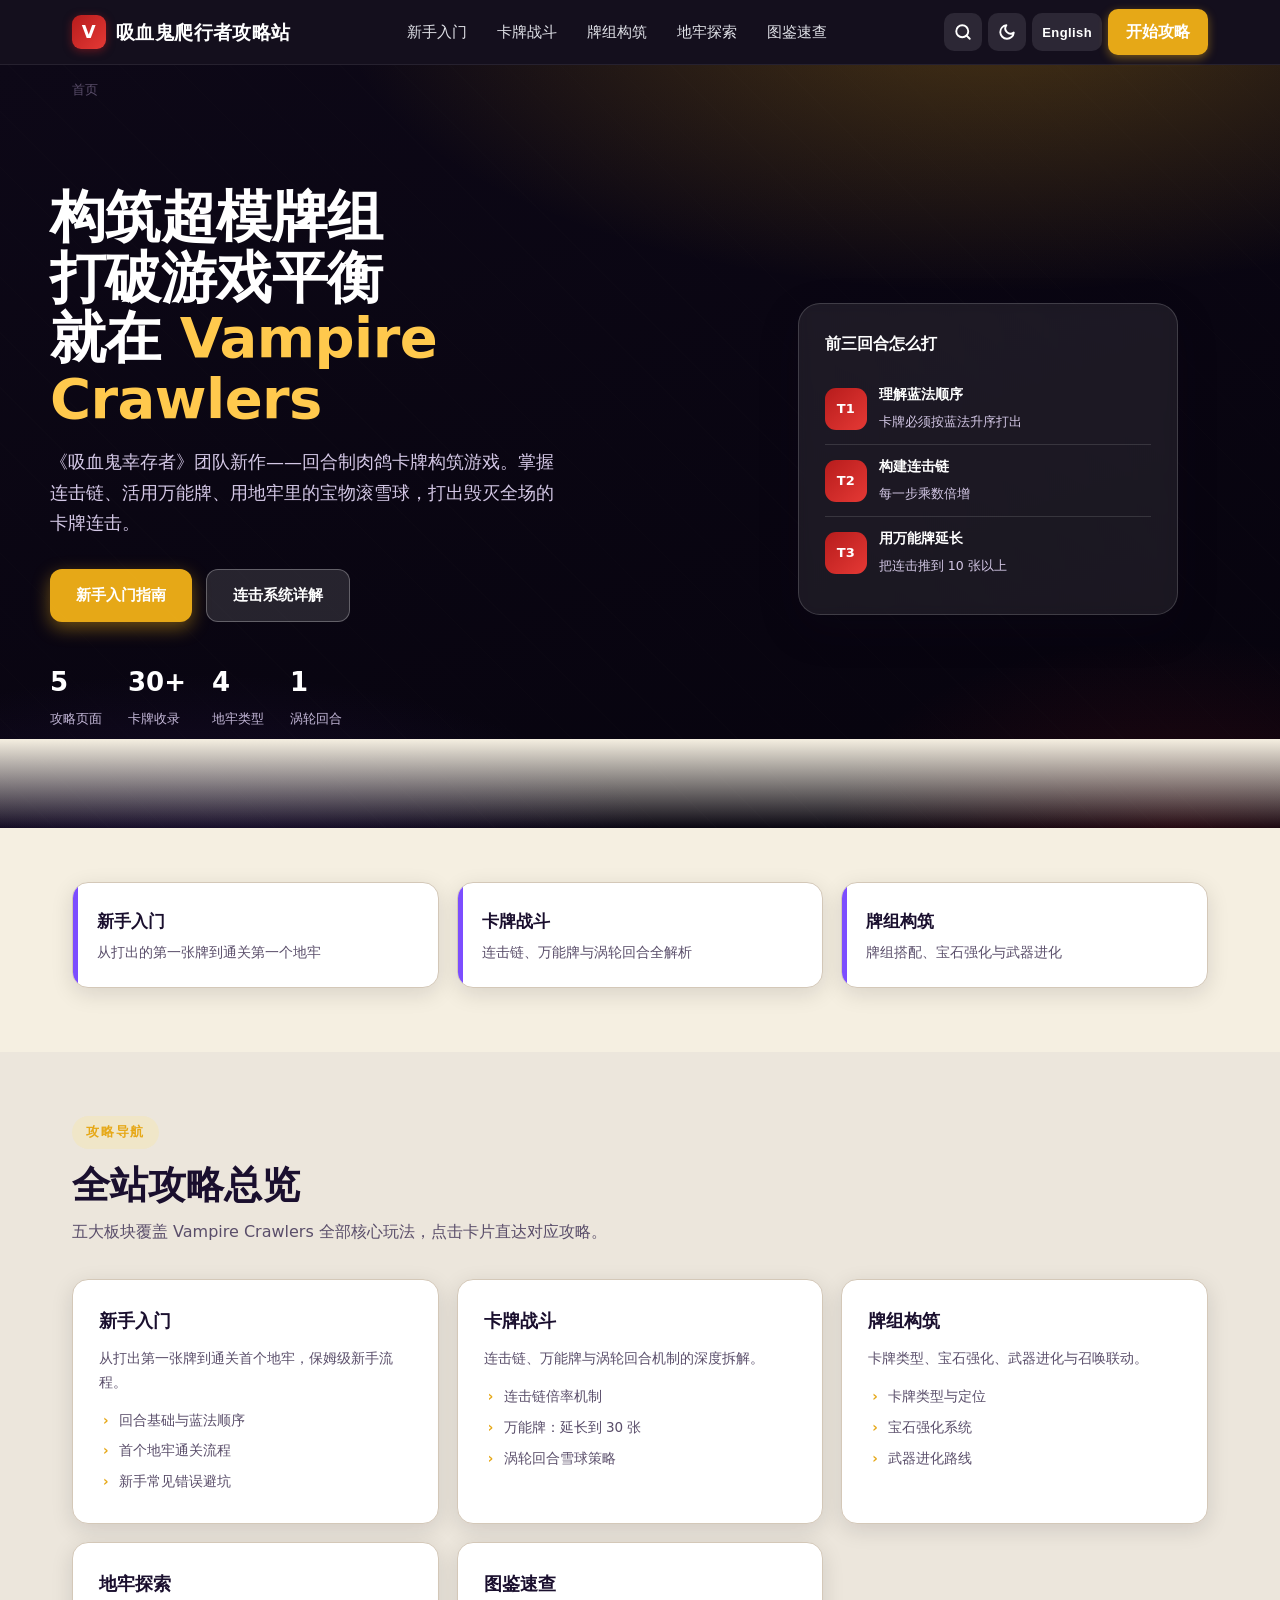
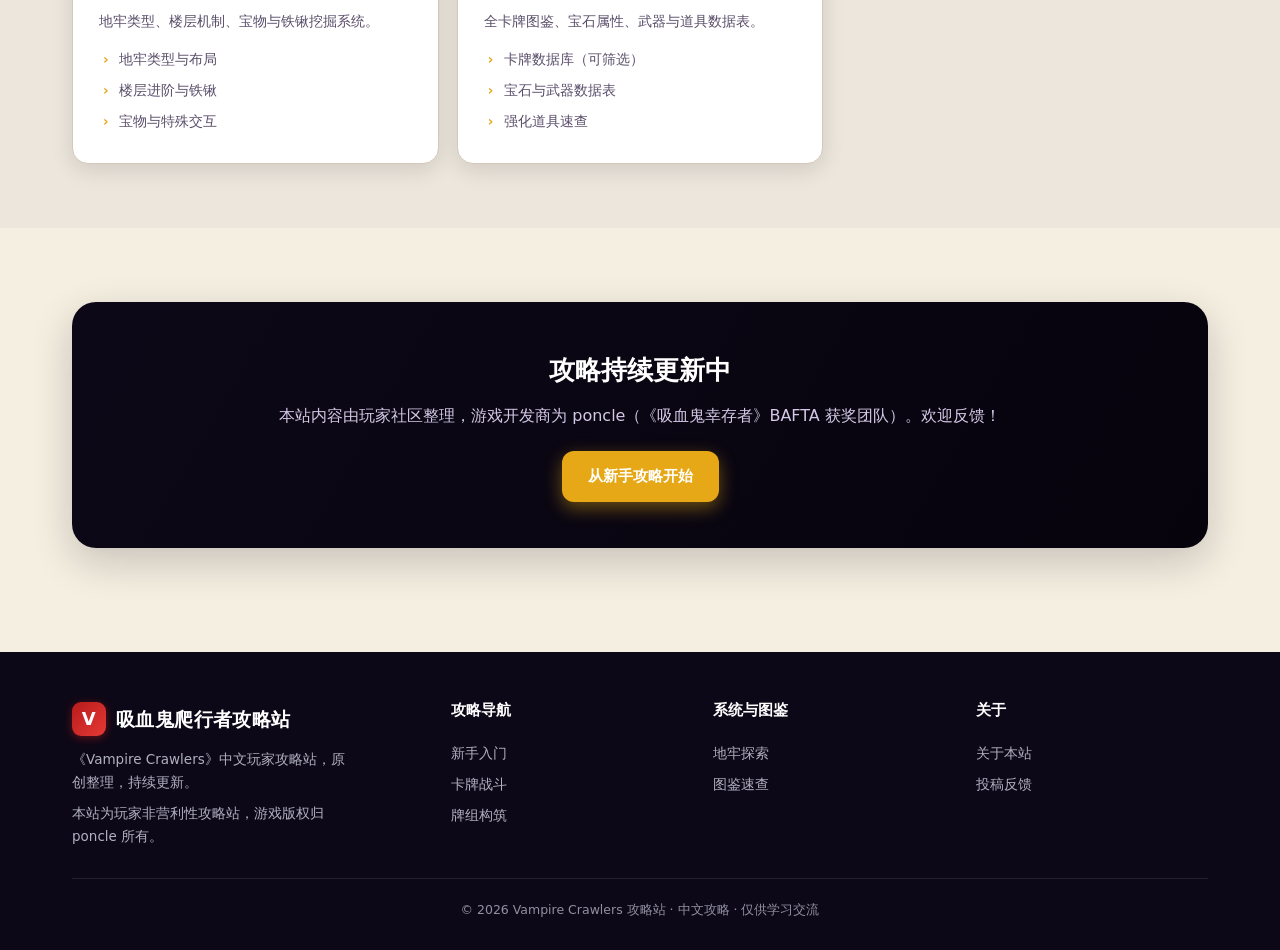
==== index.html @ 7391230d "Initial commit: Vampire Crawlers bilingual guide site" ====
<!DOCTYPE html>
<html lang="zh-CN">
<head>
<meta charset="UTF-8">
<meta name="viewport" content="width=device-width, initial-scale=1.0">
<title>Vampire Crawlers 攻略站 | 吸血鬼爬行者中文攻略</title>
<meta name="description" content="《Vampire Crawlers: The Turbo Wildcard from Vampire Survivors》中文攻略站：新手入门、卡牌连击系统、牌组构筑、地牢探索与图鉴速查。从 poncle 出品的回合制卡牌地牢爬行者，一站式攻略。">
<meta name="keywords" content="Vampire Crawlers,吸血鬼爬行者,攻略,poncle,卡牌,地牢,roguelite,deckbuilder,Turboturn,连击">
<link rel="stylesheet" href="css/style.css">
<script type="application/ld+json">
{"@context":"https://schema.org","@type":"WebSite","name":"Vampire Crawlers 攻略站","alternateName":"Vampire Crawlers Guide","inLanguage":"zh-CN","url":"index.html","about":"《Vampire Crawlers》中文攻略站：新手入门、卡牌连击、牌组构筑、地牢探索与图鉴速查"}
</script>
</head>
<body>

<!-- ===== NAV ===== -->
<header class="nav">
  <div class="wrap nav-inner">
    <a href="index.html" class="brand"><span class="logo">V</span><span data-i18n="brand">吸血鬼爬行者攻略站</span></a>
    <nav class="nav-links" id="navLinks">
      <a href="getting-started.html" data-i18n="nav.getting-started">新手入门</a>
      <a href="combat.html" data-i18n="nav.combat">卡牌战斗</a>
      <a href="deckbuilding.html" data-i18n="nav.deckbuilding">牌组构筑</a>
      <a href="dungeons.html" data-i18n="nav.dungeons">地牢探索</a>
      <a href="items.html" data-i18n="nav.items">图鉴速查</a>
    </nav>
    <div class="nav-utils">
      <button class="nav-btn search-btn" aria-label="搜索"><svg width="18" height="18" viewBox="0 0 24 24" fill="none" stroke="currentColor" stroke-width="2.5" stroke-linecap="round" stroke-linejoin="round"><circle cx="11" cy="11" r="8"/><line x1="21" y1="21" x2="16.65" y2="16.65"/></svg></button>
      <button class="nav-btn dark-btn" aria-label="暗色模式"><svg width="18" height="18" viewBox="0 0 24 24" fill="none" stroke="currentColor" stroke-width="2.5" stroke-linecap="round" stroke-linejoin="round"><path d="M21 12.79A9 9 0 1 1 11.21 3 7 7 0 0 0 21 12.79z"/></svg></button>
      <button class="nav-btn lang-btn" aria-label="语言">English</button>
      <a href="getting-started.html" class="nav-cta" data-i18n="nav.cta.start">开始攻略</a>
    </div>
    <button class="burger" id="burger" aria-label="菜单"><span></span><span></span><span></span></button>
  </div>
</header>

<!-- ===== HERO ===== -->
<div class="hero" id="top">
  <div class="wrap" style="padding-top:14px">
    <div class="breadcrumb" style="color:#d4c8e6"><span data-en="Home">首页</span></div>
  </div>
  <div class="wrap hero-grid">
    <div>
      <h1 data-en="Build Busted Decks,&lt;br&gt;Break the Game in&lt;br&gt;&lt;span&gt;Vampire Crawlers&lt;/span&gt;">构筑超模牌组<br>打破游戏平衡<br>就在 <span>Vampire Crawlers</span></h1>
      <p class="tag" data-en="From the creators of Vampire Survivors — a turn-based roguelite deckbuilder. Master the combo chain, exploit Wilds, and snowball through dungeons with world-ending card combos.">《吸血鬼幸存者》团队新作——回合制肉鸽卡牌构筑游戏。掌握连击链、活用万能牌、用地牢里的宝物滚雪球，打出毁灭全场的卡牌连击。</p>
      <div class="hero-btns">
        <a href="getting-started.html" class="btn btn-primary" data-en="Beginner Guide">新手入门指南</a>
        <a href="combat.html" class="btn btn-ghost" data-en="Combo System">连击系统详解</a>
      </div>
      <div class="hero-stats">
        <div class="s"><b>5</b><small data-en="Guide Pages">攻略页面</small></div>
        <div class="s"><b>30+</b><small data-en="Cards Codex">卡牌收录</small></div>
        <div class="s"><b>4</b><small data-en="Dungeon Types">地牢类型</small></div>
        <div class="s"><b>1</b><small data-en="Turboturn">涡轮回合</small></div>
      </div>
    </div>
    <div class="hero-art">
      <div class="island-card">
        <h3 data-en="First 3 Turns">前三回合怎么打</h3>
        <div class="day-row"><div class="day-badge">T1</div><div class="t"><b data-en="Learn Mana Order">理解蓝法顺序</b><small data-en="Cards must ascend in mana cost">卡牌必须按蓝法升序打出</small></div></div>
        <div class="day-row"><div class="day-badge">T2</div><div class="t"><b data-en="Build a Combo Chain">构建连击链</b><small data-en="Each step multiplies the next">每一步乘数倍增</small></div></div>
        <div class="day-row"><div class="day-badge">T3</div><div class="t"><b data-en="Use Wilds to Extend">用万能牌延长</b><small data-en="Push the stack to 10+ cards">把连击推到 10 张以上</small></div></div>
      </div>
    </div>
  </div>
</div>

<!-- ===== QUICK ACCESS ===== -->
<section style="padding-top:54px">
  <div class="wrap">
    <div class="quick">
      <a href="getting-started.html" class="qcard"><h3 data-en="Beginner Guide">新手入门</h3><p data-en="From first turn to first dungeon clear">从打出的第一张牌到通关第一个地牢</p></a>
      <a href="combat.html" class="qcard"><h3 data-en="Combat System">卡牌战斗</h3><p data-en="Combo chains, Wilds &amp; the Turboturn">连击链、万能牌与涡轮回合全解析</p></a>
      <a href="deckbuilding.html" class="qcard"><h3 data-en="Deck Building">牌组构筑</h3><p data-en="Synergy, gems &amp; weapon evolutions">牌组搭配、宝石强化与武器进化</p></a>
    </div>
  </div>
</section>

<!-- ===== GUIDE OVERVIEW ===== -->
<section class="bg-alt">
  <div class="wrap">
    <span class="eyebrow" data-en="Guide Navigation">攻略导航</span>
    <h2 class="title" data-en="Site Guide Overview">全站攻略总览</h2>
    <p class="subtitle" data-en="Five sections covering all core Vampire Crawlers gameplay. Click a card to jump to the guide.">五大板块覆盖 Vampire Crawlers 全部核心玩法，点击卡片直达对应攻略。</p>
    <div class="feature-grid">
      <a href="getting-started.html" class="fcard"><h4 data-en="Beginner Guide">新手入门</h4><p data-en="From your first card to your first dungeon clear — a step-by-step beginner timeline.">从打出第一张牌到通关首个地牢，保姆级新手流程。</p><ul><li data-en="Turn basics &amp; mana order">回合基础与蓝法顺序</li><li data-en="First dungeon walkthrough">首个地牢通关流程</li><li data-en="Common beginner mistakes">新手常见错误避坑</li></ul></a>
      <a href="combat.html" class="fcard"><h4 data-en="Combat System">卡牌战斗</h4><p data-en="Deep dive into the combo chain, Wilds, and the Turboturn mechanic.">连击链、万能牌与涡轮回合机制的深度拆解。</p><ul><li data-en="Combo chain multiplication">连击链倍率机制</li><li data-en="Wilds: extend to 30 cards">万能牌：延长到 30 张</li><li data-en="Turboturn snowball strategy">涡轮回合雪球策略</li></ul></a>
      <a href="deckbuilding.html" class="fcard"><h4 data-en="Deck Building">牌组构筑</h4><p data-en="Card types, gem augments, weapon evolutions, and summon synergies.">卡牌类型、宝石强化、武器进化与召唤联动。</p><ul><li data-en="Card types &amp; roles">卡牌类型与定位</li><li data-en="Gem augment system">宝石强化系统</li><li data-en="Weapon evolution guide">武器进化路线</li></ul></a>
      <a href="dungeons.html" class="fcard"><h4 data-en="Dungeon Exploration">地牢探索</h4><p data-en="Dungeon types, floor mechanics, treasures, and the shovel system.">地牢类型、楼层机制、宝物与铁锹挖掘系统。</p><ul><li data-en="Dungeon types &amp; layouts">地牢类型与布局</li><li data-en="Floor progression &amp; shovel">楼层进阶与铁锹</li><li data-en="Treasures &amp; interactions">宝物与特殊交互</li></ul></a>
      <a href="items.html" class="fcard"><h4 data-en="Codex">图鉴速查</h4><p data-en="Full card codex, gem stats, weapons, and power-up tables.">全卡牌图鉴、宝石属性、武器与道具数据表。</p><ul><li data-en="Card database with filters">卡牌数据库（可筛选）</li><li data-en="Gem &amp; weapon stat tables">宝石与武器数据表</li><li data-en="Power-up reference">强化道具速查</li></ul></a>
    </div>
  </div>
</section>

<!-- ===== CTA ===== -->
<section>
  <div class="wrap">
    <div class="cta-strip">
      <h3 data-en="Guides Continuously Updated">攻略持续更新中</h3>
      <p data-en="Content curated by the player community. Game by poncle, the BAFTA-winning creators of Vampire Survivors.">本站内容由玩家社区整理，游戏开发商为 poncle（《吸血鬼幸存者》BAFTA 获奖团队）。欢迎反馈！</p>
      <a href="getting-started.html" class="btn btn-primary" data-en="Start with Beginner Guide">从新手攻略开始</a>
    </div>
  </div>
</section>

<!-- ===== FOOTER ===== -->
<footer>
  <div class="wrap">
    <div class="foot-grid">
      <div class="foot-brand">
        <a href="index.html" class="brand" style="color:#fff"><span class="logo">V</span><span data-en="Vampire Crawlers Guide">吸血鬼爬行者攻略站</span></a>
        <p data-i18n="foot.branddesc">《Vampire Crawlers》中文玩家攻略站，原创整理，持续更新。</p>
        <p class="disclaimer" data-en="This is a non-profit fan guide site. Game rights belong to poncle.">本站为玩家非营利性攻略站，游戏版权归 poncle 所有。</p>
      </div>
      <div><h4 data-i18n="foot.nav">攻略导航</h4><a href="getting-started.html" data-en="Beginner">新手入门</a><a href="combat.html" data-en="Combat">卡牌战斗</a><a href="deckbuilding.html" data-en="Deck Building">牌组构筑</a></div>
      <div><h4 data-i18n="foot.systems">系统与图鉴</h4><a href="dungeons.html" data-en="Dungeons">地牢探索</a><a href="items.html" data-en="Codex">图鉴速查</a></div>
      <div><h4 data-i18n="foot.about">关于</h4><a href="#" data-i18n="foot.aboutus">关于本站</a><a href="#" data-i18n="foot.feedback">投稿反馈</a></div>
    </div>
    <div class="foot-bottom" data-i18n="foot.copy">© 2026 Vampire Crawlers 攻略站 · 中文攻略 · 仅供学习交流</div>
  </div>
</footer>

<button id="toTop" aria-label="返回顶部" data-en="Top">顶部</button>
<div class="search-overlay" id="searchOverlay">
  <div class="search-panel">
    <div class="search-input-wrap">
      <span class="s-ico"></span>
      <input type="text" placeholder="搜索攻略、卡牌、机制…">
      <button class="search-close" aria-label="关闭">×</button>
    </div>
    <div class="search-results"></div>
  </div>
</div>
<script src="js/common.js"></script>
</body>
</html>
---- css/style.css ----
/* ===== Vampire Crawlers Guide - Shared Styles ===== */
/* Color palette inspired by Vampire Survivors' dark pixel aesthetic
   + vampire/dungeon card game theme: deep purple-black, blood crimson,
   treasure gold, amethyst purple */

:root{
  --abyss:#0d0817;       /* 深渊紫黑 - 导航/深色背景 */
  --abyss-2:#1a0f2e;     /* 深紫 */
  --blood:#b71c1c;       /* 血红 - 强调色 */
  --blood-2:#e53935;     /* 亮血红 */
  --gold:#e6a817;        /* 金色 - 卡牌/宝藏 */
  --gold-2:#ffc94d;      /* 亮金 */
  --gold-soft:#f5e6b0;   /* 柔金 */
  --amethyst:#5e35b1;    /* 紫水晶 - 魔法/地牢 */
  --amethyst-2:#7c4dff;  /* 亮紫 */
  --bone:#e8dcc4;        /* 骨白/羊皮纸 */
  --bone-2:#f5efe1;      /* 亮骨白 */
  --bone-3:#faf6ec;      /* 最亮 */
  --moss:#4a6b3a;        /* 苔藓绿 - 成功/完成 */
  --moss-2:#6b8e4e;      /* 亮苔藓 */
  --frost:#5b8db8;       /* 霜蓝 - 信息 */
  --ink:#1a0f2e;         /* 墨紫黑 */
  --ink-soft:#5a4e6a;    /* 柔墨紫 */
  --line:#d4c8b8;        /* 分割线 */
  --card:#ffffff;        /* 卡片背景 */
  --shadow:0 6px 22px rgba(13,8,23,.12);
  --shadow-lg:0 14px 40px rgba(13,8,23,.20);
  --radius:16px;
  --maxw:1180px;
  --heading:#1a0f2e;     /* 标题色 */
}
*{box-sizing:border-box;margin:0;padding:0}
html{scroll-behavior:smooth;scroll-padding-top:78px}
body{
  font-family:"Segoe UI","PingFang SC","Microsoft YaHei",system-ui,sans-serif;
  color:var(--ink);
  background:var(--bone-2);
  line-height:1.7;
  -webkit-font-smoothing:antialiased;
  transition:background .3s,color .3s;
}
a{color:inherit;text-decoration:none}
img{max-width:100%;display:block}

/* ===== DARK MODE ===== */
body.dark{
  --abyss:#06030d;
  --abyss-2:#0f0820;
  --heading:#e8e2d4;
  --ink:#e8e2d4;
  --ink-soft:#b8acca;
  --bone:#1e1828;
  --bone-2:#0f0b18;
  --bone-3:#0a0712;
  --line:#2e2440;
  --card:#1a1428;
  --shadow:0 6px 22px rgba(0,0,0,.45);
  --shadow-lg:0 14px 40px rgba(0,0,0,.6);
}
body.dark .bg-alt{background:#0c0818}
body.dark tr:hover td{background:#221d34}
body.dark .chip{background:var(--card)}
body.dark .eyebrow{background:#2a1f3d;color:var(--gold-2)}
body.dark .search-box{background:var(--card)}
body.dark .calc-result{background:#1a1428}

/* ===== LAYOUT ===== */
.wrap{max-width:var(--maxw);margin:0 auto;padding:0 22px}
section{padding:64px 0}
.bg-alt{background:#ece6dc}

/* ===== TYPOGRAPHY ===== */
.eyebrow{
  display:inline-block;font-size:13px;font-weight:700;letter-spacing:.14em;
  text-transform:uppercase;color:var(--gold);background:#f0e6c8;
  padding:5px 14px;border-radius:999px;margin-bottom:14px;
}
h2.title{font-size:clamp(26px,4vw,38px);line-height:1.2;color:var(--heading);margin-bottom:10px;font-weight:800}
.subtitle{color:var(--ink-soft);max-width:680px;margin-bottom:34px;font-size:16px}
.lead{font-size:17px}

/* ===== NAV ===== */
header.nav{
  position:sticky;top:0;z-index:100;
  background:rgba(13,8,23,.97);backdrop-filter:blur(8px);
  border-bottom:1px solid rgba(255,255,255,.08);
}
.nav-inner{display:flex;align-items:center;justify-content:space-between;height:64px;flex-wrap:nowrap;gap:12px}
.brand{display:flex;align-items:center;gap:10px;color:#fff;font-weight:800;font-size:19px;letter-spacing:.02em;flex-shrink:0;white-space:nowrap}
.brand .logo{
  width:34px;height:34px;border-radius:9px;display:grid;place-items:center;
  background:linear-gradient(135deg,var(--blood),var(--blood-2));font-size:18px;font-weight:900;color:#fff;
  box-shadow:0 2px 8px rgba(183,28,28,.5);
}
.nav-links{display:flex;align-items:center;gap:4px}
.nav-links a{
  color:#dfe0e6;font-size:14.5px;font-weight:500;padding:8px 13px;border-radius:9px;transition:.18s;
}
.nav-links a:hover{background:rgba(255,255,255,.12);color:#fff}
.nav-links a.active{background:rgba(230,168,23,.25);color:var(--gold-2)}
.nav-cta{
  background:var(--gold);color:#fff!important;padding:9px 18px;border-radius:10px;font-weight:700;
  box-shadow:0 3px 10px rgba(230,168,23,.45);
}
.nav-cta:hover{background:var(--gold-2);transform:translateY(-1px)}
.burger{display:none;flex-direction:column;gap:5px;background:none;border:0;cursor:pointer;padding:8px}
.burger span{width:24px;height:2.5px;background:#fff;border-radius:2px;transition:.25s}

/* nav utility buttons */
.nav-utils{display:flex;align-items:center;gap:6px;flex-shrink:0}
.nav-btn{
  width:38px;height:38px;border-radius:10px;border:0;cursor:pointer;background:rgba(255,255,255,.1);
  color:#fff;font-size:14px;font-weight:700;display:grid;place-items:center;transition:.18s;flex-shrink:0;
}
.nav-btn:hover{background:rgba(255,255,255,.22)}
.nav-btn.lang-btn{width:auto;padding:0 10px;font-size:13px;font-weight:700;letter-spacing:.03em}
.nav-btn svg{display:block;color:#fff}
.search-input-wrap .s-ico{display:grid;place-items:center;color:var(--ink-soft)}
.search-input-wrap .s-ico svg{display:block}

/* ===== SEARCH OVERLAY ===== */
.search-overlay{
  position:fixed;inset:0;z-index:200;background:rgba(6,3,13,.88);backdrop-filter:blur(6px);
  display:none;align-items:flex-start;justify-content:center;padding-top:12vh;
}
.search-overlay.show{display:flex}
.search-panel{
  width:100%;max-width:640px;background:var(--card);border:1px solid var(--line);border-radius:18px;
  box-shadow:var(--shadow-lg);overflow:hidden;margin:0 16px;
}
.search-input-wrap{display:flex;align-items:center;gap:10px;padding:16px 20px;border-bottom:1px solid var(--line)}
.search-input-wrap input{
  flex:1;border:0;outline:0;background:none;font-size:17px;color:var(--ink);font-family:inherit;
}
.search-input-wrap .s-ico{font-size:15px;font-weight:700;opacity:.6}
.search-close{background:none;border:0;cursor:pointer;font-size:20px;color:var(--ink-soft);padding:4px 8px;border-radius:8px;font-weight:700}
.search-close:hover{background:var(--bone)}
.search-results{max-height:50vh;overflow-y:auto}
.search-results .sr-item{display:block;padding:13px 20px;border-bottom:1px solid var(--line);transition:.15s}
.search-results .sr-item:hover{background:var(--bone)}
.search-results .sr-item .sr-page{font-size:11px;font-weight:700;color:var(--gold);text-transform:uppercase;letter-spacing:.06em}
.search-results .sr-item .sr-title{font-size:15px;color:var(--ink);margin:2px 0}
.search-results .sr-item .sr-snippet{font-size:12.5px;color:var(--ink-soft);overflow:hidden;text-overflow:ellipsis;white-space:nowrap}
.search-results .sr-empty{padding:30px;text-align:center;color:var(--ink-soft);font-size:14px}

/* ===== HERO ===== */
.hero{
  position:relative;overflow:hidden;color:#fff;
  background:
    radial-gradient(900px 420px at 15% 110%,rgba(94,53,177,.22),transparent 55%),
    radial-gradient(1100px 480px at 78% -8%,rgba(230,168,23,.28),transparent 60%),
    radial-gradient(700px 380px at 92% 100%,rgba(183,28,28,.16),transparent 50%),
    linear-gradient(160deg,var(--abyss) 0%,#06030d 100%);
}
.hero::before{
  content:"";position:absolute;inset:0;pointer-events:none;opacity:.4;
  background-image:repeating-linear-gradient(45deg,transparent 0 38px,rgba(255,255,255,.015) 38px 39px);
}
.hero::after{
  content:"";position:absolute;left:0;right:0;bottom:-1px;height:90px;
  background:linear-gradient(var(--bone-2),transparent);pointer-events:none;
}
.hero-grid{display:grid;grid-template-columns:1.15fr .85fr;gap:40px;align-items:center;padding:78px 0 96px}
.hero h1{font-size:clamp(34px,5.4vw,56px);line-height:1.08;font-weight:900;letter-spacing:-.01em}
.hero h1 span{color:var(--gold-2)}
.hero p.tag{font-size:18px;color:#d4c8e6;margin:18px 0 30px;max-width:520px}
.hero-btns{display:flex;gap:14px;flex-wrap:wrap}
.btn{
  display:inline-flex;align-items:center;gap:8px;padding:13px 26px;border-radius:12px;
  font-weight:700;font-size:15px;cursor:pointer;border:0;transition:.2s;
}
.btn-primary{background:var(--gold);color:#fff;box-shadow:0 6px 18px rgba(230,168,23,.45)}
.btn-primary:hover{background:var(--gold-2);transform:translateY(-2px)}
.btn-ghost{background:rgba(255,255,255,.12);color:#fff;border:1px solid rgba(255,255,255,.28)}
.btn-ghost:hover{background:rgba(255,255,255,.22)}
.hero-stats{display:flex;gap:26px;margin-top:38px;flex-wrap:wrap}
.hero-stats .s b{display:block;font-size:26px;color:#fff}
.hero-stats .s small{color:#c4b8d8;font-size:13px}

/* hero side card */
.hero-art{position:relative;height:340px;display:grid;place-items:center}
.island-card{
  width:100%;max-width:380px;background:rgba(255,255,255,.08);border:1px solid rgba(255,255,255,.16);
  border-radius:22px;padding:26px;backdrop-filter:blur(6px);box-shadow:var(--shadow-lg);
}
.island-card h3{font-size:16px;color:#fff;margin-bottom:16px;display:flex;align-items:center;gap:8px}
.day-row{display:flex;align-items:center;gap:12px;padding:10px 0;border-top:1px solid rgba(255,255,255,.12)}
.day-row:first-of-type{border-top:0}
.day-badge{width:42px;height:42px;border-radius:11px;display:grid;place-items:center;font-weight:800;font-size:13px;background:linear-gradient(135deg,var(--blood),var(--blood-2));flex-shrink:0}
.day-row .t b{display:block;font-size:14px;color:#fff}
.day-row .t small{color:#d4c8e6;font-size:12.5px}

/* ===== QUICK CARDS ===== */
.quick{display:grid;grid-template-columns:repeat(3,1fr);gap:18px}
.qcard{
  background:var(--card);border:1px solid var(--line);border-radius:var(--radius);
  padding:24px;box-shadow:var(--shadow);transition:.2s;cursor:pointer;position:relative;overflow:hidden;
}
.qcard::before{content:"";position:absolute;inset:0 auto 0 0;width:5px;background:var(--amethyst-2);transition:.2s}
.qcard:hover{transform:translateY(-4px);box-shadow:var(--shadow-lg)}
.qcard:hover::before{background:var(--gold)}
.qcard .ico{font-size:30px;margin-bottom:12px}
.qcard h3{font-size:17px;color:var(--heading);margin-bottom:5px}
.qcard p{font-size:13.5px;color:var(--ink-soft)}

/* ===== FEATURE CARDS ===== */
.feature-grid{display:grid;grid-template-columns:repeat(auto-fit,minmax(280px,1fr));gap:18px}
.fcard{background:var(--card);border:1px solid var(--line);border-radius:var(--radius);padding:26px;box-shadow:var(--shadow);transition:.2s}
.fcard:hover{transform:translateY(-3px);box-shadow:var(--shadow-lg)}
.fcard .ico{font-size:34px;margin-bottom:14px}
.fcard h4{color:var(--heading);font-size:18px;margin-bottom:10px}
.fcard p{font-size:14px;color:var(--ink-soft);margin-bottom:10px}
.fcard ul{list-style:none}
.fcard li{font-size:13.5px;color:var(--ink-soft);padding:4px 0 4px 20px;position:relative}
.fcard li::before{content:"\203A";position:absolute;left:4px;color:var(--gold);font-weight:800}

/* ===== TABLE ===== */
.data-table,.farm-table{width:100%;border-collapse:collapse;background:var(--card);border:1px solid var(--line);border-radius:var(--radius);overflow:hidden;box-shadow:var(--shadow);overflow-x:auto}
.data-table th,.farm-table th{background:var(--abyss);color:#fff;text-align:left;padding:12px 16px;font-size:12.5px}
.data-table td,.farm-table td{padding:10px 16px;border-bottom:1px solid var(--line);font-size:13px;color:var(--ink-soft)}
.data-table td b,.farm-table td b{color:var(--heading)}
.data-table tr:hover td,.farm-table tr:hover td{background:#f8f5ef}
body.dark .data-table tr:hover td,body.dark .farm-table tr:hover td{background:#221d34}
table{width:100%;border-collapse:collapse;min-width:620px}
th{background:var(--abyss);color:#fff;text-align:left;padding:14px 18px;font-size:13.5px;letter-spacing:.03em}
td{padding:13px 18px;border-bottom:1px solid var(--line);font-size:14px;color:var(--ink-soft)}
tr:hover td{background:#fbf8f1}
td b{color:var(--heading)}

/* ===== CHIPS / FILTERS ===== */
.chips{display:flex;gap:8px;flex-wrap:wrap;margin-bottom:22px;align-items:center}
.chips .chip-label{font-size:12px;font-weight:700;color:var(--ink-soft);margin-right:4px;white-space:nowrap}
.chip{
  border:1.5px solid var(--line);background:var(--card);color:var(--ink-soft);padding:8px 15px;
  border-radius:999px;font-size:13.5px;font-weight:600;cursor:pointer;transition:.18s;
}
.chip:hover{border-color:var(--amethyst-2);color:var(--amethyst)}
.chip.active{background:var(--amethyst);border-color:var(--amethyst);color:#fff}

/* ===== CARD GALLERY (items) ===== */
.gallery{display:grid;grid-template-columns:repeat(auto-fill,minmax(130px,1fr));gap:14px}
.item{
  background:var(--card);border:1px solid var(--line);border-radius:14px;padding:18px 12px;text-align:center;
  box-shadow:var(--shadow);transition:.18s;cursor:default;
}
.item:hover{transform:translateY(-3px) scale(1.02);box-shadow:var(--shadow-lg);border-color:var(--gold-2)}

/* item detail card */
.item-detail{
  background:var(--card);border:1px solid var(--line);border-radius:var(--radius);padding:22px 24px;
  box-shadow:var(--shadow);margin-bottom:14px;display:block;
}
.item-detail .item-head{display:flex;align-items:center;justify-content:space-between;gap:10px;flex-wrap:wrap;margin-bottom:10px;padding-bottom:10px;border-bottom:1px solid var(--line)}
.item-detail h4{color:var(--heading);font-size:17px}
.item-detail .rarity{font-size:11px;font-weight:700;letter-spacing:.05em}
.item-detail .item-body p{font-size:13.5px;color:var(--ink-soft);padding:3px 0}
.item-detail .item-body p b{color:var(--heading)}
.tier-1{color:#3a9d3a}.tier-2{color:var(--gold)}.tier-3{color:var(--amethyst-2)}.tier-4{color:var(--blood-2)}
.items-grid{display:grid;grid-template-columns:repeat(auto-fill,minmax(300px,1fr));gap:14px}
.items-grid .item-detail{margin-bottom:0}

/* ===== COMBO CHAIN (combat page) ===== */
.combo-chain{display:flex;align-items:center;gap:6px;flex-wrap:wrap;margin:20px 0}
.combo-step{
  background:var(--card);border:2px solid var(--line);border-radius:12px;padding:14px 18px;
  text-align:center;min-width:100px;box-shadow:var(--shadow);transition:.2s;position:relative;
}
.combo-step:hover{border-color:var(--gold);transform:translateY(-3px)}
.combo-step .cs-mana{font-size:11px;font-weight:700;color:var(--gold);letter-spacing:.05em}
.combo-step .cs-name{font-size:14px;font-weight:700;color:var(--heading);margin:4px 0}
.combo-step .cs-effect{font-size:12px;color:var(--ink-soft)}
.combo-step .cs-mult{position:absolute;top:-10px;right:-8px;background:var(--blood);color:#fff;font-size:10px;font-weight:800;padding:2px 7px;border-radius:999px}
.combo-arrow{color:var(--amethyst-2);font-size:22px;font-weight:800}
.combo-step.wild{border-color:var(--amethyst-2);background:linear-gradient(135deg,var(--card),#f5f0ff)}
.combo-step.wild .cs-mana{color:var(--amethyst-2)}

/* ===== DUNGEON FLOOR CARDS ===== */
.dungeon-floors{display:grid;grid-template-columns:repeat(auto-fit,minmax(300px,1fr));gap:14px;margin-top:10px}
.dfloor{background:var(--card);border:1px solid var(--line);border-radius:14px;padding:20px;box-shadow:var(--shadow);transition:.2s;border-left:5px solid var(--amethyst-2)}
.dfloor:hover{box-shadow:var(--shadow-lg)}
.dfloor.f2{border-left-color:var(--gold)}.dfloor.f3{border-left-color:var(--blood)}.dfloor.f4{border-left-color:var(--frost)}
.dfloor-head{display:flex;align-items:center;gap:12px;margin-bottom:10px}
.dfloor-badge{width:40px;height:40px;border-radius:10px;display:grid;place-items:center;font-weight:800;color:#fff;font-size:13px;background:linear-gradient(135deg,var(--amethyst),var(--amethyst-2))}
.dfloor.f2 .dfloor-badge{background:linear-gradient(135deg,var(--gold),var(--gold-2))}
.dfloor.f3 .dfloor-badge{background:linear-gradient(135deg,var(--blood),var(--blood-2))}
.dfloor.f4 .dfloor-badge{background:linear-gradient(135deg,#3a6a8a,var(--frost))}
.dfloor-head h4{font-size:16px;color:var(--heading)}
.dfloor-body{font-size:14px;color:var(--ink-soft)}
.dfloor-body .drops{margin-top:8px;font-size:13px}
.dfloor-body .drops b{color:var(--gold)}

/* ===== TIMELINE ===== */
.timeline{position:relative;margin-top:10px}
.timeline::before{content:"";position:absolute;left:23px;top:6px;bottom:6px;width:3px;background:var(--line);border-radius:3px}
.tl-item{display:flex;gap:22px;padding:0 0 26px;position:relative}
.tl-dot{
  width:50px;height:50px;border-radius:14px;flex-shrink:0;z-index:1;display:grid;place-items:center;
  font-weight:800;color:#fff;font-size:14px;box-shadow:0 4px 12px rgba(94,53,177,.4);
  background:linear-gradient(135deg,var(--amethyst),var(--amethyst-2));
}
.tl-body{background:var(--card);border:1px solid var(--line);border-radius:14px;padding:18px 22px;box-shadow:var(--shadow);flex:1}
.tl-body h4{color:var(--heading);font-size:17px;margin-bottom:8px}
.tl-body ul{list-style:none}
.tl-body li{padding:4px 0 4px 22px;position:relative;font-size:14.5px;color:var(--ink-soft)}
.tl-body li::before{content:"";position:absolute;left:0;top:11px;width:8px;height:8px;border-radius:50%;background:var(--gold-2)}
.tl-body li b{color:var(--heading)}

/* ===== STAT PILLS ===== */
.stat-grid{display:grid;grid-template-columns:repeat(auto-fill,minmax(120px,1fr));gap:10px;margin-top:8px}
.stat-pill{background:var(--bone);border-radius:8px;padding:8px 12px;text-align:center;font-size:13px;color:var(--ink-soft)}
.stat-pill b{display:block;font-size:18px;color:var(--heading)}

/* ===== CTA STRIP ===== */
.cta-strip{
  background:linear-gradient(120deg,var(--abyss),#06030d);color:#fff;border-radius:24px;
  padding:46px;text-align:center;margin:10px 0;box-shadow:var(--shadow-lg);
}
.cta-strip h3{font-size:26px;margin-bottom:10px}
.cta-strip p{color:#d4c8e6;margin-bottom:22px}

/* ===== FOOTER ===== */
footer{background:var(--abyss);color:#c8c8d8;padding:46px 0 30px;margin-top:30px}
.foot-grid{display:grid;grid-template-columns:1.5fr 1fr 1fr 1fr;gap:30px;margin-bottom:30px}
footer h4{color:#fff;font-size:15px;margin-bottom:14px}
footer a{display:block;color:#b0b0c0;font-size:13.5px;padding:4px 0;transition:.15s}
footer a:hover{color:var(--gold-2)}
.foot-brand p{font-size:13.5px;max-width:280px;margin-top:8px;color:#b0b0c0}
.foot-bottom{border-top:1px solid rgba(255,255,255,.1);padding-top:20px;text-align:center;font-size:12.5px;color:#9090a0}
.disclaimer{font-size:12px;color:#9090a0;margin-top:8px}

/* ===== BACK TO TOP ===== */
#toTop{
  position:fixed;right:24px;bottom:24px;width:48px;height:48px;border-radius:14px;border:0;cursor:pointer;
  background:var(--gold);color:#fff;font-size:13px;font-weight:800;box-shadow:0 6px 18px rgba(230,168,23,.5);
  opacity:0;visibility:hidden;transform:translateY(12px);transition:.25s;z-index:90;
}
#toTop.show{opacity:1;visibility:visible;transform:none}

/* ===== BREADCRUMB ===== */
.breadcrumb{font-size:13px;color:var(--ink-soft);margin-bottom:8px}
.breadcrumb a{color:var(--amethyst)}
.breadcrumb a:hover{text-decoration:underline}
.breadcrumb span{color:var(--ink-soft)}

/* ===== MISC ===== */
.section-anchor{scroll-margin-top:80px}
.ver-tag{display:inline-flex;align-items:center;gap:6px;font-size:12px;font-weight:700;color:var(--moss);background:#eef5ef;padding:5px 12px;border-radius:999px;margin-left:10px;vertical-align:middle}
body.dark .ver-tag{background:#1e2a20;color:var(--moss-2)}

/* ===== CROSS LINKS ===== */
.cross-links{margin-top:30px;padding:20px;background:var(--card);border:1px solid var(--line);border-radius:var(--radius);box-shadow:var(--shadow)}
.cross-links h4{font-size:15px;color:var(--heading);margin-bottom:12px}
.cross-links .cl-list{display:flex;gap:10px;flex-wrap:wrap}
.cross-links .cl-list a{
  font-size:13px;padding:8px 16px;border-radius:10px;background:var(--bone);
  color:var(--ink-soft);border:1px solid var(--line);transition:.15s;
}
.cross-links .cl-list a:hover{border-color:var(--gold-2);color:var(--gold);transform:translateY(-1px)}
body.dark .cross-links .cl-list a{background:var(--bone)}

/* prev/next page nav */
.page-nav{display:flex;justify-content:space-between;gap:14px;margin-top:40px;flex-wrap:wrap}
.page-nav a{
  flex:1;min-width:200px;padding:18px 22px;border-radius:14px;background:var(--card);
  border:1px solid var(--line);box-shadow:var(--shadow);transition:.2s;
}
.page-nav a:hover{box-shadow:var(--shadow-lg);transform:translateY(-2px);border-color:var(--gold-2)}
.page-nav .pn-label{font-size:11px;font-weight:700;color:var(--ink-soft);text-transform:uppercase;letter-spacing:.06em}
.page-nav .pn-title{font-size:15px;font-weight:700;color:var(--heading);margin-top:4px}
.page-nav a:last-child{text-align:right}

/* ===== MANA BADGE ===== */
.mana-badge{
  display:inline-flex;align-items:center;gap:4px;font-size:12px;font-weight:800;padding:3px 10px;
  border-radius:8px;color:#fff;
}
.mana-1{background:#4caf50}.mana-2{background:#2196f3}.mana-3{background:#9c27b0}
.mana-4{background:var(--blood)}.mana-5{background:var(--gold)}

/* ===== RESPONSIVE ===== */
@media(max-width:880px){
  .nav-links{display:none}
  .burger{display:flex}
  .nav-links.open{display:flex;position:absolute;top:64px;left:0;right:0;flex-direction:column;background:var(--abyss);padding:12px;gap:2px;border-bottom:1px solid rgba(255,255,255,.1)}
  .nav-links.open a{width:100%}
  .nav-inner{flex-wrap:wrap;gap:8px;height:auto;min-height:64px;padding:10px 0}
  .brand{font-size:17px}
  .nav-cta{display:none}
  .hero-grid{grid-template-columns:1fr;padding:50px 0 70px}
  .hero-art{order:-1;height:auto}
  .quick{grid-template-columns:repeat(2,1fr)}
  .foot-grid{grid-template-columns:1fr 1fr}
  .hero h1{font-size:clamp(28px,8vw,42px)}
  .hero p.tag{font-size:16px}
  section{padding:48px 0}
  .cta-strip{padding:32px 20px}
  .cta-strip h3{font-size:22px}
  .combo-chain{justify-content:flex-start}
}
@media(max-width:520px){
  .quick{grid-template-columns:1fr}
  .foot-grid{grid-template-columns:1fr}
  .hero-stats{gap:18px}
  .hero-stats .s b{font-size:22px}
  .nav-btn{width:34px;height:34px;font-size:13px}
  .nav-btn.lang-btn{font-size:12px;padding:0 8px}
  .wrap{padding:0 16px}
  h2.title{font-size:24px}
  .fcard,.qcard{padding:18px}
}
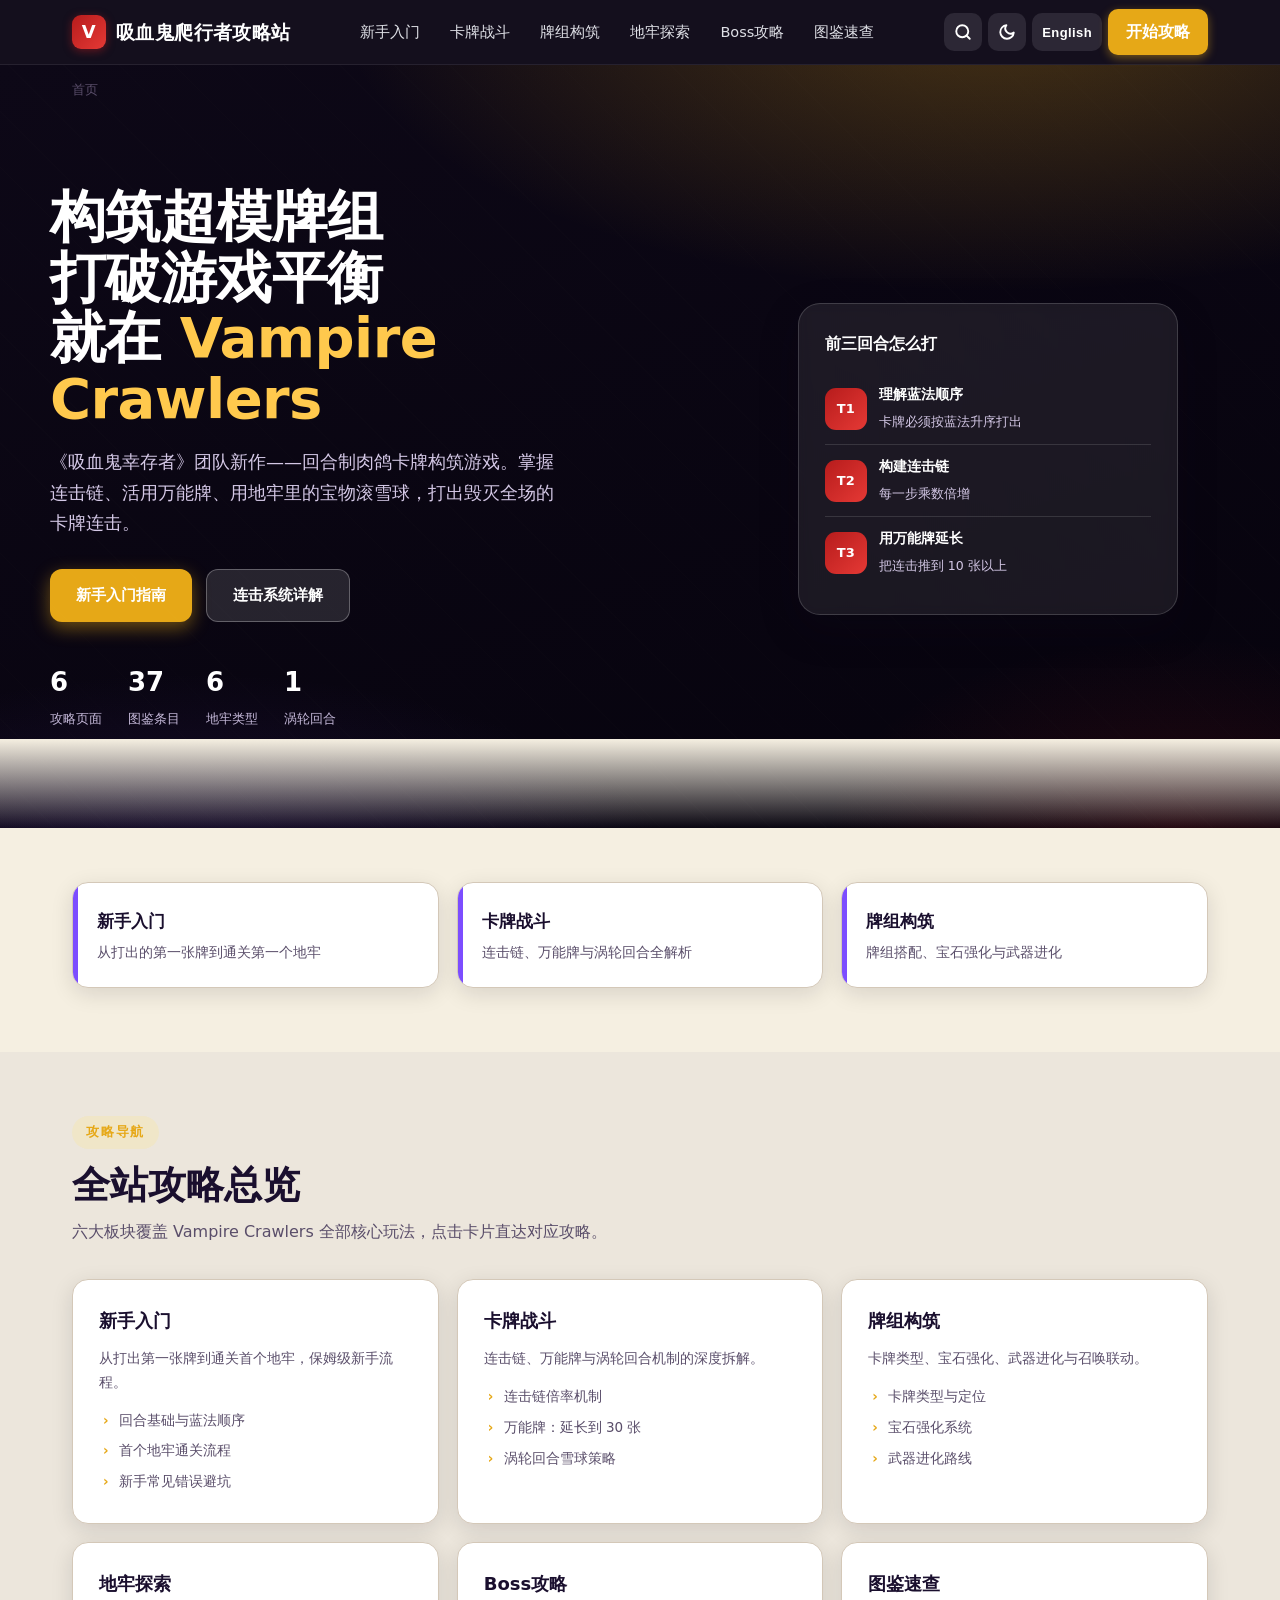
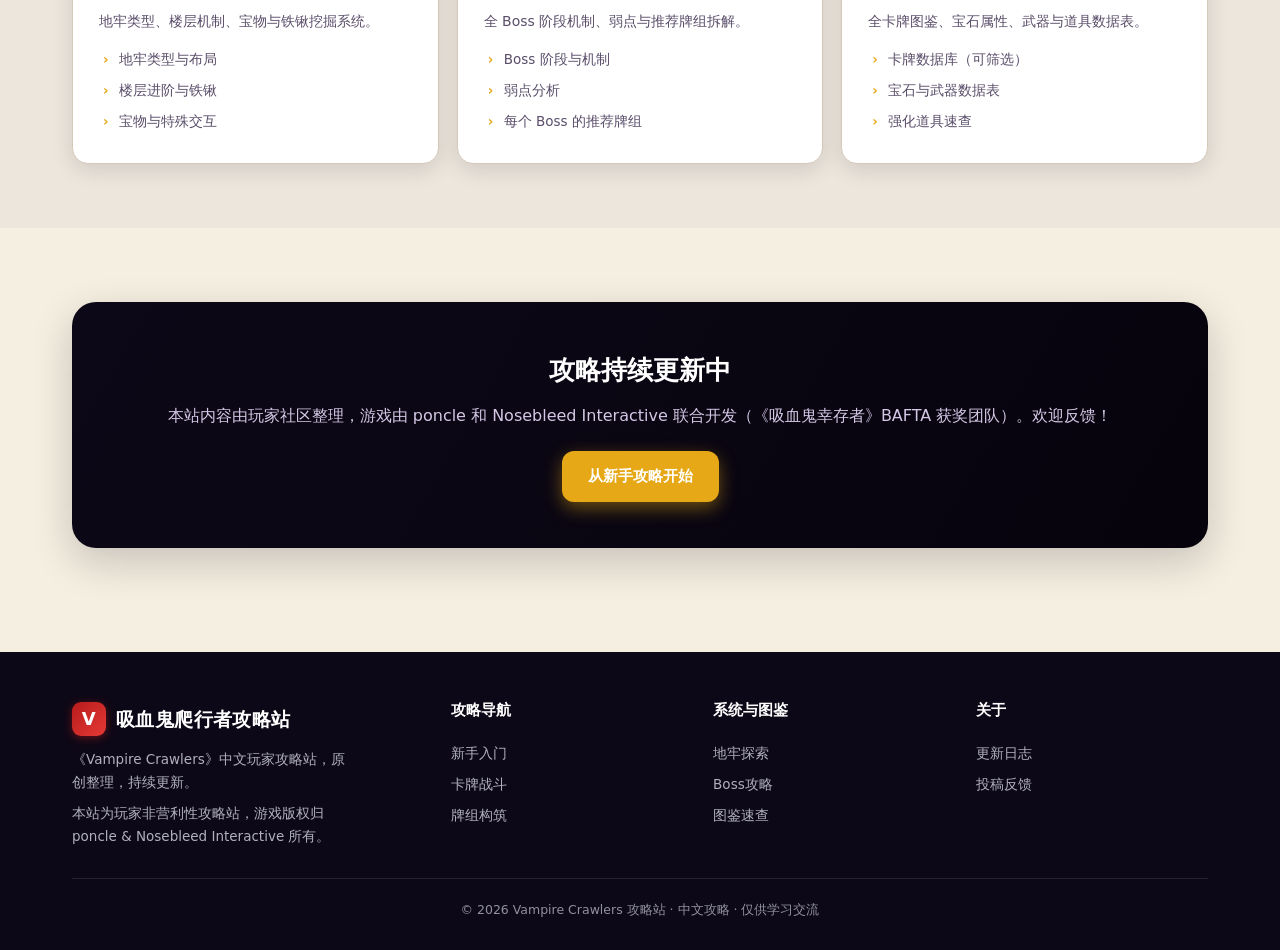
==== commit 1affdb4b: "fix: 修复万能牌暗色模式不可见 + SVG图标白色块溢出问题" ====
--- a/index.html
+++ b/index.html
@@ -4,9 +4,11 @@
 <meta charset="UTF-8">
 <meta name="viewport" content="width=device-width, initial-scale=1.0">
 <title>Vampire Crawlers 攻略站 | 吸血鬼爬行者中文攻略</title>
-<meta name="description" content="《Vampire Crawlers: The Turbo Wildcard from Vampire Survivors》中文攻略站：新手入门、卡牌连击系统、牌组构筑、地牢探索与图鉴速查。从 poncle 出品的回合制卡牌地牢爬行者，一站式攻略。">
-<meta name="keywords" content="Vampire Crawlers,吸血鬼爬行者,攻略,poncle,卡牌,地牢,roguelite,deckbuilder,Turboturn,连击">
+<meta name="description" content="《吸血鬼爬行者: 屠戮地牢的吸血鬼幸存者》中文攻略站：新手入门、卡牌连击系统、牌组构筑、地牢探索与图鉴速查。由 poncle 联合 Nosebleed Interactive 开发的回合制卡牌地牢探索 Rogue-lite，一站式攻略。">
+<meta name="keywords" content="Vampire Crawlers,吸血鬼爬行者,攻略,poncle,Nosebleed Interactive,卡牌,地牢,roguelite,deckbuilder,Turboturn,连击,BLOBBER">
 <link rel="stylesheet" href="css/style.css">
+<link rel="manifest" href="manifest.json">
+<meta name="theme-color" content="#0d0817">
 <script type="application/ld+json">
 {"@context":"https://schema.org","@type":"WebSite","name":"Vampire Crawlers 攻略站","alternateName":"Vampire Crawlers Guide","inLanguage":"zh-CN","url":"index.html","about":"《Vampire Crawlers》中文攻略站：新手入门、卡牌连击、牌组构筑、地牢探索与图鉴速查"}
 </script>
@@ -22,6 +24,7 @@
       <a href="combat.html" data-i18n="nav.combat">卡牌战斗</a>
       <a href="deckbuilding.html" data-i18n="nav.deckbuilding">牌组构筑</a>
       <a href="dungeons.html" data-i18n="nav.dungeons">地牢探索</a>
+      <a href="bosses.html" data-i18n="nav.bosses">Boss攻略</a>
       <a href="items.html" data-i18n="nav.items">图鉴速查</a>
     </nav>
     <div class="nav-utils">
@@ -48,9 +51,9 @@
         <a href="combat.html" class="btn btn-ghost" data-en="Combo System">连击系统详解</a>
       </div>
       <div class="hero-stats">
-        <div class="s"><b>5</b><small data-en="Guide Pages">攻略页面</small></div>
-        <div class="s"><b>30+</b><small data-en="Cards Codex">卡牌收录</small></div>
-        <div class="s"><b>4</b><small data-en="Dungeon Types">地牢类型</small></div>
+        <div class="s"><b>6</b><small data-en="Guide Pages">攻略页面</small></div>
+        <div class="s"><b>37</b><small data-en="Codex Entries">图鉴条目</small></div>
+        <div class="s"><b>6</b><small data-en="Dungeon Types">地牢类型</small></div>
         <div class="s"><b>1</b><small data-en="Turboturn">涡轮回合</small></div>
       </div>
     </div>
@@ -81,12 +84,13 @@
   <div class="wrap">
     <span class="eyebrow" data-en="Guide Navigation">攻略导航</span>
     <h2 class="title" data-en="Site Guide Overview">全站攻略总览</h2>
-    <p class="subtitle" data-en="Five sections covering all core Vampire Crawlers gameplay. Click a card to jump to the guide.">五大板块覆盖 Vampire Crawlers 全部核心玩法，点击卡片直达对应攻略。</p>
+    <p class="subtitle" data-en="Six sections covering all core Vampire Crawlers gameplay. Click a card to jump to the guide.">六大板块覆盖 Vampire Crawlers 全部核心玩法，点击卡片直达对应攻略。</p>
     <div class="feature-grid">
       <a href="getting-started.html" class="fcard"><h4 data-en="Beginner Guide">新手入门</h4><p data-en="From your first card to your first dungeon clear — a step-by-step beginner timeline.">从打出第一张牌到通关首个地牢，保姆级新手流程。</p><ul><li data-en="Turn basics &amp; mana order">回合基础与蓝法顺序</li><li data-en="First dungeon walkthrough">首个地牢通关流程</li><li data-en="Common beginner mistakes">新手常见错误避坑</li></ul></a>
       <a href="combat.html" class="fcard"><h4 data-en="Combat System">卡牌战斗</h4><p data-en="Deep dive into the combo chain, Wilds, and the Turboturn mechanic.">连击链、万能牌与涡轮回合机制的深度拆解。</p><ul><li data-en="Combo chain multiplication">连击链倍率机制</li><li data-en="Wilds: extend to 30 cards">万能牌：延长到 30 张</li><li data-en="Turboturn snowball strategy">涡轮回合雪球策略</li></ul></a>
       <a href="deckbuilding.html" class="fcard"><h4 data-en="Deck Building">牌组构筑</h4><p data-en="Card types, gem augments, weapon evolutions, and summon synergies.">卡牌类型、宝石强化、武器进化与召唤联动。</p><ul><li data-en="Card types &amp; roles">卡牌类型与定位</li><li data-en="Gem augment system">宝石强化系统</li><li data-en="Weapon evolution guide">武器进化路线</li></ul></a>
       <a href="dungeons.html" class="fcard"><h4 data-en="Dungeon Exploration">地牢探索</h4><p data-en="Dungeon types, floor mechanics, treasures, and the shovel system.">地牢类型、楼层机制、宝物与铁锹挖掘系统。</p><ul><li data-en="Dungeon types &amp; layouts">地牢类型与布局</li><li data-en="Floor progression &amp; shovel">楼层进阶与铁锹</li><li data-en="Treasures &amp; interactions">宝物与特殊交互</li></ul></a>
+      <a href="bosses.html" class="fcard"><h4 data-en="Boss Guides">Boss攻略</h4><p data-en="All bosses broken down by phases, weaknesses, and recommended decks.">全 Boss 阶段机制、弱点与推荐牌组拆解。</p><ul><li data-en="Boss phases &amp; mechanics">Boss 阶段与机制</li><li data-en="Weakness analysis">弱点分析</li><li data-en="Recommended decks per boss">每个 Boss 的推荐牌组</li></ul></a>
       <a href="items.html" class="fcard"><h4 data-en="Codex">图鉴速查</h4><p data-en="Full card codex, gem stats, weapons, and power-up tables.">全卡牌图鉴、宝石属性、武器与道具数据表。</p><ul><li data-en="Card database with filters">卡牌数据库（可筛选）</li><li data-en="Gem &amp; weapon stat tables">宝石与武器数据表</li><li data-en="Power-up reference">强化道具速查</li></ul></a>
     </div>
   </div>
@@ -97,7 +101,7 @@
   <div class="wrap">
     <div class="cta-strip">
       <h3 data-en="Guides Continuously Updated">攻略持续更新中</h3>
-      <p data-en="Content curated by the player community. Game by poncle, the BAFTA-winning creators of Vampire Survivors.">本站内容由玩家社区整理，游戏开发商为 poncle（《吸血鬼幸存者》BAFTA 获奖团队）。欢迎反馈！</p>
+      <p data-en="Content curated by the player community. Game by poncle & Nosebleed Interactive, the BAFTA-winning creators of Vampire Survivors.">本站内容由玩家社区整理，游戏由 poncle 和 Nosebleed Interactive 联合开发（《吸血鬼幸存者》BAFTA 获奖团队）。欢迎反馈！</p>
       <a href="getting-started.html" class="btn btn-primary" data-en="Start with Beginner Guide">从新手攻略开始</a>
     </div>
   </div>
@@ -110,11 +114,11 @@
       <div class="foot-brand">
         <a href="index.html" class="brand" style="color:#fff"><span class="logo">V</span><span data-en="Vampire Crawlers Guide">吸血鬼爬行者攻略站</span></a>
         <p data-i18n="foot.branddesc">《Vampire Crawlers》中文玩家攻略站，原创整理，持续更新。</p>
-        <p class="disclaimer" data-en="This is a non-profit fan guide site. Game rights belong to poncle.">本站为玩家非营利性攻略站，游戏版权归 poncle 所有。</p>
+        <p class="disclaimer" data-en="This is a non-profit fan guide site. Game rights belong to poncle & Nosebleed Interactive.">本站为玩家非营利性攻略站，游戏版权归 poncle & Nosebleed Interactive 所有。</p>
       </div>
       <div><h4 data-i18n="foot.nav">攻略导航</h4><a href="getting-started.html" data-en="Beginner">新手入门</a><a href="combat.html" data-en="Combat">卡牌战斗</a><a href="deckbuilding.html" data-en="Deck Building">牌组构筑</a></div>
-      <div><h4 data-i18n="foot.systems">系统与图鉴</h4><a href="dungeons.html" data-en="Dungeons">地牢探索</a><a href="items.html" data-en="Codex">图鉴速查</a></div>
-      <div><h4 data-i18n="foot.about">关于</h4><a href="#" data-i18n="foot.aboutus">关于本站</a><a href="#" data-i18n="foot.feedback">投稿反馈</a></div>
+<div><h4 data-i18n="foot.systems">系统与图鉴</h4><a href="dungeons.html" data-en="Dungeons">地牢探索</a><a href="bosses.html" data-en="Bosses">Boss攻略</a><a href="items.html" data-en="Codex">图鉴速查</a></div>
+<div><h4 data-i18n="foot.about">关于</h4><a href="changelog.html" data-i18n="foot.changelog">更新日志</a><a href="https://github.com/yxhtl/vampire-crawlers-guide" target="_blank" data-i18n="foot.feedback">投稿反馈</a></div>
     </div>
     <div class="foot-bottom" data-i18n="foot.copy">© 2026 Vampire Crawlers 攻略站 · 中文攻略 · 仅供学习交流</div>
   </div>
@@ -132,5 +136,6 @@
   </div>
 </div>
 <script src="js/common.js"></script>
+<script>if('serviceWorker' in navigator){navigator.serviceWorker.register('sw.js')}</script>
 </body>
 </html>
--- a/css/style.css
+++ b/css/style.css
@@ -41,6 +41,7 @@
 }
 a{color:inherit;text-decoration:none}
 img{max-width:100%;display:block}
+svg.icon{width:24px;height:24px;display:block;stroke-width:2}
 
 /* ===== DARK MODE ===== */
 body.dark{
@@ -273,6 +274,8 @@
 .combo-arrow{color:var(--amethyst-2);font-size:22px;font-weight:800}
 .combo-step.wild{border-color:var(--amethyst-2);background:linear-gradient(135deg,var(--card),#f5f0ff)}
 .combo-step.wild .cs-mana{color:var(--amethyst-2)}
+body.dark .combo-step.wild{background:linear-gradient(135deg,var(--card),#241a38)}
+body.dark .combo-step.wild .cs-mana{color:var(--amethyst-2)}
 
 /* ===== DUNGEON FLOOR CARDS ===== */
 .dungeon-floors{display:grid;grid-template-columns:repeat(auto-fit,minmax(300px,1fr));gap:14px;margin-top:10px}
@@ -408,3 +411,285 @@
   h2.title{font-size:24px}
   .fcard,.qcard{padding:18px}
 }
+
+/* ===== PROGRESS TRACKING ===== */
+.pbar{background:var(--bone);border:1px solid var(--line);border-radius:12px;height:28px;position:relative;overflow:hidden;margin-bottom:6px}
+.pbar-fill{height:100%;background:linear-gradient(90deg,var(--moss),var(--moss-2));border-radius:11px;transition:width .4s ease;min-width:0}
+.pbar-text{position:absolute;inset:0;display:flex;align-items:center;justify-content:center;font-size:12px;font-weight:700;color:var(--heading);z-index:1;text-shadow:0 1px 2px rgba(255,255,255,.5)}
+body.dark .pbar-text{text-shadow:0 1px 2px rgba(0,0,0,.5)}
+.progress-header{display:flex;align-items:center;justify-content:space-between;gap:12px;flex-wrap:wrap;margin-bottom:14px}
+.progress-actions{display:flex;gap:8px;flex-wrap:wrap}
+.progress-actions button{
+  font-size:12px;font-weight:600;padding:7px 14px;border-radius:8px;cursor:pointer;
+  border:1.5px solid var(--line);background:var(--card);color:var(--ink-soft);transition:.15s;
+}
+.progress-actions button:hover{border-color:var(--moss-2);color:var(--moss)}
+body.dark .progress-actions button{background:var(--card)}
+
+/* track-toggle button */
+.track-label{
+  display:inline-block;font-size:11px;font-weight:700;padding:4px 10px;border-radius:999px;
+  margin-top:6px;background:var(--bone);color:var(--ink-soft);transition:.15s;
+}
+[data-track].collected .track-label,[data-track].defeated .track-label,[data-track].rebuilt .track-label{
+  background:#eef5ef;color:var(--moss);
+}
+body.dark .track-label{background:var(--bone)}
+body.dark [data-track].collected .track-label,body.dark [data-track].defeated .track-label,
+body.dark [data-track].rebuilt .track-label{background:#1e2a20;color:var(--moss-2)}
+
+/* progress overview panel (homepage) */
+.progress-overview{
+  background:var(--card);border:1px solid var(--line);border-radius:var(--radius);padding:28px;
+  box-shadow:var(--shadow-lg);margin-bottom:0;
+}
+.progress-overview h3{color:var(--heading);font-size:20px;margin-bottom:18px;display:flex;align-items:center;gap:8px}
+.progress-overview .po-grid{display:grid;grid-template-columns:repeat(auto-fit,minmax(200px,1fr));gap:18px}
+.progress-overview .po-item{text-align:center}
+.progress-overview .po-item .po-icon{font-size:28px;margin-bottom:6px}
+.progress-overview .po-item .po-label{font-size:13px;color:var(--ink-soft);margin-bottom:6px}
+.progress-overview .po-empty{text-align:center;color:var(--ink-soft);font-size:14px;padding:20px}
+
+/* track toggle button (real button on tracked items) */
+[data-track]{position:relative;transition:.2s;cursor:pointer}
+[data-track] .track-toggle{
+  position:absolute;top:8px;right:8px;width:26px;height:26px;border-radius:50%;
+  border:2.5px solid var(--line);background:var(--card);cursor:pointer;
+  display:grid;place-items:center;transition:.2s;z-index:3;padding:0;
+  color:transparent;
+}
+.track-toggle svg{opacity:0;transition:.2s}
+[data-track]:hover .track-toggle{border-color:var(--moss-2)}
+[data-track].collected .track-toggle,[data-track].defeated .track-toggle,[data-track].rebuilt .track-toggle{
+  background:linear-gradient(135deg,var(--moss),var(--moss-2));
+  border-color:transparent;color:#fff;
+}
+[data-track].collected .track-toggle svg,[data-track].defeated .track-toggle svg,[data-track].rebuilt .track-toggle svg{opacity:1}
+[data-track].collected,[data-track].defeated,[data-track].rebuilt{
+  opacity:.72;border-color:var(--moss-2)!important;
+}
+[data-track]{padding-right:42px}
+
+/* ===== SEARCH ENHANCEMENTS ===== */
+.search-hit{animation:searchHit 2.8s ease;border-radius:12px;scroll-margin-top:80px}
+@keyframes searchHit{
+  0%{box-shadow:0 0 0 0 rgba(230,168,23,.8)}
+  15%{box-shadow:0 0 0 6px rgba(230,168,23,.5)}
+  100%{box-shadow:0 0 0 0 rgba(230,168,23,0)}
+}
+.search-results .sr-item.selected{background:var(--bone);border-left:3px solid var(--gold)}
+.search-results .sr-item.sr-history{padding:10px 20px}
+.search-results .sr-label{font-size:11px;font-weight:700;color:var(--gold);text-transform:uppercase;letter-spacing:.06em;padding:10px 20px 6px;display:flex;justify-content:space-between;align-items:center}
+.search-results .sr-clear{background:none;border:0;cursor:pointer;font-size:12px;color:var(--ink-soft);font-weight:600}
+.search-results .sr-clear:hover{color:var(--blood-2)}
+
+/* ===== COMBO CALCULATOR ===== */
+.calc-box{background:var(--card);border:1px solid var(--line);border-radius:var(--radius);padding:24px;box-shadow:var(--shadow);margin-top:18px}
+.calc-row{display:flex;align-items:center;gap:14px;margin-bottom:16px;flex-wrap:wrap}
+.calc-row label{font-size:14px;font-weight:700;color:var(--heading);min-width:80px}
+.calc-row select{flex:1;min-width:180px;padding:10px 14px;border:1.5px solid var(--line);border-radius:10px;font-size:14px;font-family:inherit;outline:0;transition:.15s;background:var(--card);color:var(--ink)}
+.calc-row select:focus{border-color:var(--gold-2)}
+.calc-result{background:#f5f8f5;border:1px solid var(--line);border-radius:12px;padding:18px;margin-top:10px}
+body.dark .calc-result{background:var(--bone)}
+.calc-result .rline{display:flex;justify-content:space-between;align-items:center;padding:6px 0;font-size:14px}
+.calc-result .rline b{color:var(--heading);font-size:16px}
+.calc-result .rline .big{font-size:22px;font-weight:900;color:var(--gold)}
+.calc-result .rline .pos{color:var(--moss)}
+.calc-result .rline .neg{color:var(--blood-2)}
+body.dark .calc-result .rline .pos{color:var(--moss-2)}
+.calc-actions{display:flex;gap:10px;flex-wrap:wrap;margin-top:14px}
+.calc-actions button{font-size:13px;font-weight:600;padding:9px 18px;border-radius:10px;cursor:pointer;border:0;transition:.15s}
+.calc-actions .btn-save{background:var(--amethyst);color:#fff}
+.calc-actions .btn-save:hover{background:var(--amethyst-2)}
+.calc-actions .btn-reset{background:var(--bone);color:var(--ink-soft);border:1.5px solid var(--line)}
+.calc-actions .btn-reset:hover{border-color:var(--blood-2);color:var(--blood-2)}
+
+/* combo chain visual in calculator */
+.combo-chain-display{display:flex;align-items:center;gap:6px;flex-wrap:wrap;margin:14px 0;min-height:60px}
+.combo-chain-display .cs-placeholder{color:var(--ink-soft);font-size:14px;font-style:italic}
+.combo-step.calc-step{cursor:pointer;position:relative}
+.combo-step.calc-step .cs-remove{
+  position:absolute;top:-8px;right:-8px;width:20px;height:20px;border-radius:50%;
+  background:var(--blood);color:#fff;font-size:12px;font-weight:700;border:0;cursor:pointer;
+  display:none;align-items:center;justify-content:center;line-height:1;
+}
+.combo-step.calc-step:hover .cs-remove{display:flex}
+.combo-step.broken{border-color:var(--blood-2)!important;background:#fff0f0}
+body.dark .combo-step.broken{background:#2a1018}
+
+/* toggle switch for turboturn */
+.toggle-switch{
+  display:inline-flex;align-items:center;gap:10px;cursor:pointer;
+}
+.toggle-switch input{display:none}
+.toggle-switch .ts-slider{
+  width:42px;height:24px;border-radius:12px;background:var(--line);position:relative;transition:.2s;
+}
+.toggle-switch .ts-slider::after{
+  content:"";position:absolute;top:3px;left:3px;width:18px;height:18px;border-radius:50%;
+  background:#fff;transition:.2s;
+}
+.toggle-switch input:checked + .ts-slider{background:var(--gold)}
+.toggle-switch input:checked + .ts-slider::after{transform:translateX(18px)}
+
+/* ===== DECK PLANNER ===== */
+.deck-pool{display:grid;grid-template-columns:repeat(auto-fill,minmax(200px,1fr));gap:12px;margin-top:18px}
+.deck-pool .dp-card{
+  background:var(--card);border:1px solid var(--line);border-radius:12px;padding:14px;
+  box-shadow:var(--shadow);transition:.15s;cursor:pointer;
+}
+.deck-pool .dp-card:hover{border-color:var(--gold-2);transform:translateY(-2px)}
+.deck-pool .dp-card .dp-name{font-size:14px;font-weight:700;color:var(--heading)}
+.deck-pool .dp-card .dp-meta{font-size:12px;color:var(--ink-soft);margin-top:4px}
+.deck-current{background:var(--bone);border:1px solid var(--line);border-radius:14px;padding:18px;margin-bottom:16px}
+body.dark .deck-current{background:var(--bone)}
+.deck-current h4{font-size:15px;color:var(--heading);margin-bottom:10px}
+.deck-current-list{display:flex;gap:8px;flex-wrap:wrap}
+.deck-current-list .dc-item{
+  background:var(--card);border:1px solid var(--line);border-radius:8px;padding:6px 12px;
+  font-size:13px;color:var(--ink);display:flex;align-items:center;gap:6px;cursor:pointer;transition:.15s;
+}
+.deck-current-list .dc-item:hover{border-color:var(--blood-2)}
+.deck-current-list .dc-item .dc-rm{color:var(--blood-2);font-weight:700;font-size:14px}
+.deck-stats{display:grid;grid-template-columns:repeat(auto-fit,minmax(150px,1fr));gap:12px;margin-top:14px}
+.deck-stat{background:var(--card);border:1px solid var(--line);border-radius:10px;padding:14px;text-align:center}
+.deck-stat .ds-label{font-size:12px;color:var(--ink-soft);font-weight:600}
+.deck-stat .ds-value{font-size:22px;font-weight:900;color:var(--heading);margin-top:4px}
+.mana-curve{display:flex;align-items:flex-end;gap:6px;height:80px;margin-top:10px}
+.mana-curve .mc-bar{
+  flex:1;background:linear-gradient(180deg,var(--amethyst-2),var(--amethyst));border-radius:6px 6px 0 0;
+  min-height:4px;position:relative;transition:.2s;
+}
+.mana-curve .mc-bar.mc-wild{background:linear-gradient(180deg,var(--gold-2),var(--gold))}
+.mana-curve .mc-bar .mc-num{position:absolute;top:-18px;left:50%;transform:translateX(-50%);font-size:11px;font-weight:700;color:var(--ink)}
+.mana-curve .mc-label{font-size:10px;text-align:center;color:var(--ink-soft);margin-top:4px}
+.ds-curve-labels{display:flex;gap:6px;margin-top:2px}
+.ds-curve-labels .mc-label{flex:1;text-align:center;font-size:10px;font-weight:700;color:var(--ink-soft)}
+
+/* ===== BOSS CARDS ===== */
+.boss-grid{display:grid;grid-template-columns:repeat(auto-fill,minmax(300px,1fr));gap:18px;margin-top:10px}
+.boss-card{background:var(--card);border:1px solid var(--line);border-radius:var(--radius);padding:24px;box-shadow:var(--shadow);transition:.2s;border-top:4px solid var(--blood-2)}
+.boss-card:hover{transform:translateY(-3px);box-shadow:var(--shadow-lg)}
+.boss-card .boss-num{font-size:12px;font-weight:700;color:var(--blood-2);letter-spacing:.1em}
+.boss-card h4{color:var(--heading);font-size:18px;margin:4px 0 10px}
+.boss-card .boss-area{font-size:13px;color:var(--ink-soft);margin-bottom:8px}
+.boss-card .boss-strat{font-size:13.5px;color:var(--ink-soft);line-height:1.6}
+.boss-card .boss-power{margin-top:10px;font-size:12px;font-weight:700;color:var(--gold);background:#f5edda;padding:6px 12px;border-radius:8px;display:inline-block}
+body.dark .boss-card .boss-power{background:#2a2230}
+
+/* boss phase chart */
+.boss-phase-chart{
+  display:grid;grid-template-columns:repeat(auto-fit,minmax(180px,1fr));gap:0;margin:14px 0 20px;
+  background:var(--card);border:1px solid var(--line);border-radius:14px;overflow:hidden;box-shadow:var(--shadow);
+}
+.boss-phase{padding:16px 14px;text-align:center;position:relative;border-right:2px solid var(--line)}
+.boss-phase:last-child{border-right:0}
+.boss-phase .phase-pct{font-size:11px;font-weight:800;color:var(--gold);letter-spacing:.08em}
+.boss-phase .phase-name{font-size:14px;font-weight:800;color:var(--heading);margin:4px 0 6px}
+.boss-phase .phase-desc{font-size:12px;color:var(--ink-soft);line-height:1.5}
+.boss-phase .phase-vuln{display:inline-block;font-size:11px;font-weight:700;color:var(--moss);background:#eef5ef;padding:3px 8px;border-radius:6px;margin-top:6px}
+body.dark .boss-phase .phase-vuln{background:#1e2a20;color:var(--moss-2)}
+
+/* boss stat table */
+.boss-stat-table{width:100%;border-collapse:collapse;margin:10px 0;font-size:13px}
+.boss-stat-table th{background:var(--abyss);color:#fff;text-align:left;padding:8px 12px;font-size:12px}
+.boss-stat-table td{padding:8px 12px;border-bottom:1px solid var(--line);color:var(--ink-soft)}
+.boss-stat-table td b{color:var(--heading)}
+
+/* ===== ENEMY CODEX ===== */
+.enemy-grid{display:grid;grid-template-columns:repeat(auto-fill,minmax(240px,1fr));gap:14px;margin-top:14px}
+.enemy-card{background:var(--card);border:1px solid var(--line);border-radius:14px;padding:18px;box-shadow:var(--shadow);transition:.2s;border-left:4px solid var(--blood-2)}
+.enemy-card:hover{transform:translateY(-3px);box-shadow:var(--shadow-lg)}
+.enemy-card.e-normal{border-left-color:var(--ink-soft)}
+.enemy-card.e-elite{border-left-color:var(--gold)}
+.enemy-card.e-boss{border-left-color:var(--blood-2)}
+.enemy-card.e-ghost{border-left-color:var(--amethyst-2)}
+.enemy-card .enemy-head{display:flex;align-items:center;gap:10px;margin-bottom:8px}
+.enemy-card .enemy-icon{width:38px;height:38px;border-radius:9px;display:grid;place-items:center;font-weight:800;font-size:14px;color:#fff;flex-shrink:0;background:linear-gradient(135deg,var(--amethyst),var(--amethyst-2))}
+.enemy-card.e-elite .enemy-icon{background:linear-gradient(135deg,var(--gold),var(--gold-2))}
+.enemy-card.e-boss .enemy-icon{background:linear-gradient(135deg,var(--blood),var(--blood-2))}
+.enemy-card h5{font-size:15px;color:var(--heading)}
+.enemy-card .enemy-type{font-size:11px;font-weight:700;color:var(--blood-2)}
+.enemy-card .enemy-body p{font-size:12.5px;color:var(--ink-soft);padding:2px 0}
+.enemy-card .enemy-body p b{color:var(--heading)}
+.enemy-card .enemy-weak{display:inline-block;font-size:11px;font-weight:700;padding:3px 8px;border-radius:6px;margin-top:4px;background:#f0e6d0;color:var(--blood)}
+body.dark .enemy-weak{background:#2a2230}
+
+/* ===== WEAPON EVOLUTION TREE ===== */
+.evo-tree{display:grid;grid-template-columns:repeat(auto-fill,minmax(320px,1fr));gap:18px;margin-top:14px}
+.evo-card{background:var(--card);border:1px solid var(--line);border-radius:var(--radius);padding:20px;box-shadow:var(--shadow);transition:.2s}
+.evo-card:hover{box-shadow:var(--shadow-lg)}
+.evo-card .evo-header{display:flex;align-items:center;gap:10px;margin-bottom:14px;padding-bottom:10px;border-bottom:1px solid var(--line)}
+.evo-card .evo-icon{width:40px;height:40px;border-radius:10px;display:grid;place-items:center;font-weight:900;font-size:16px;color:#fff;flex-shrink:0;background:linear-gradient(135deg,var(--amethyst),var(--amethyst-2))}
+.evo-card .evo-title{font-size:16px;color:var(--heading);font-weight:700}
+.evo-card .evo-sub{font-size:12px;color:var(--ink-soft)}
+.evo-card .evo-nodes{display:flex;flex-direction:column;gap:0;position:relative}
+.evo-node{display:flex;align-items:flex-start;gap:10px;padding:8px 0 8px 24px;position:relative;font-size:13px}
+.evo-node::before{content:"";position:absolute;left:8px;top:12px;width:10px;height:10px;border-radius:50%;background:var(--bone);border:2px solid var(--line);transition:.2s}
+.evo-node.evolved::before{background:var(--gold-2);border-color:var(--gold-2)}
+.evo-node .evo-node-body b{color:var(--heading);display:block;font-size:13px}
+.evo-node .evo-node-body small{color:var(--ink-soft);font-size:11.5px}
+.evo-node:not(:last-child)::after{content:"";position:absolute;left:12px;top:22px;bottom:0;width:2px;background:var(--line)}
+.evo-node.evolved:not(:last-child)::after,.evo-node.collected:not(:last-child)::after{background:var(--gold-2)}
+.evo-node .evo-gem{font-size:10px;font-weight:700;color:var(--amethyst-2);background:#f0e6fa;padding:2px 6px;border-radius:4px;margin-left:4px;white-space:nowrap}
+body.dark .evo-node .evo-gem{background:#2a2230}
+
+/* ===== CHANGELOG PAGE ===== */
+.changelog-list{margin-top:20px}
+.changelog-entry{
+  background:var(--card);border:1px solid var(--line);border-radius:14px;padding:20px 24px;
+  box-shadow:var(--shadow);margin-bottom:14px;position:relative;border-left:4px solid var(--moss-2);
+}
+.changelog-entry .cl-version{font-size:15px;font-weight:800;color:var(--heading)}
+.changelog-entry .cl-date{font-size:12px;color:var(--ink-soft);margin-left:8px}
+.changelog-entry .cl-list{margin-top:10px}
+.changelog-entry .cl-list li{font-size:13.5px;color:var(--ink-soft);padding:4px 0 4px 18px;position:relative;list-style:none}
+.changelog-entry .cl-list li::before{content:"›";position:absolute;left:2px;color:var(--gold);font-weight:800}
+.changelog-entry .cl-list li b{color:var(--heading)}
+.cl-tag-new{font-size:10px;font-weight:800;color:#fff;background:var(--moss);padding:2px 7px;border-radius:4px;margin-left:6px}
+.cl-tag-fix{font-size:10px;font-weight:800;color:#fff;background:var(--frost);padding:2px 7px;border-radius:4px;margin-left:6px}
+.cl-tag-update{font-size:10px;font-weight:800;color:#fff;background:var(--gold);padding:2px 7px;border-radius:4px;margin-left:6px}
+
+/* ===== PWA INSTALL BANNER ===== */
+.pwa-banner{
+  position:fixed;bottom:80px;right:24px;background:var(--card);border:1px solid var(--line);
+  border-radius:14px;padding:16px 20px;box-shadow:var(--shadow-lg);z-index:95;
+  display:none;gap:12px;align-items:center;max-width:320px;
+}
+.pwa-banner.show{display:flex}
+.pwa-banner .pb-icon{font-size:28px}
+.pwa-banner .pb-text{font-size:13px;color:var(--ink-soft)}
+.pwa-banner .pb-text b{color:var(--heading);display:block;font-size:14px}
+.pwa-banner button{font-size:12px;font-weight:700;padding:7px 14px;border-radius:8px;border:0;cursor:pointer}
+.pwa-banner .pb-install{background:var(--gold);color:#fff}
+.pwa-banner .pb-dismiss{background:var(--bone);color:var(--ink-soft)}
+
+/* ===== TIER LIST ===== */
+.tier-list{margin-top:14px}
+.tier-row{
+  display:flex;align-items:stretch;gap:0;margin-bottom:8px;border-radius:12px;overflow:hidden;
+  border:1px solid var(--line);box-shadow:var(--shadow);
+}
+.tier-label{
+  width:80px;flex-shrink:0;display:grid;place-items:center;font-weight:900;font-size:24px;color:#fff;
+}
+.tier-s .tier-label{background:linear-gradient(135deg,var(--gold),var(--gold-2))}
+.tier-a .tier-label{background:linear-gradient(135deg,var(--amethyst),var(--amethyst-2))}
+.tier-b .tier-label{background:linear-gradient(135deg,var(--frost),#7ab0d8)}
+.tier-c .tier-label{background:linear-gradient(135deg,var(--ink-soft),var(--moss))}
+.tier-content{flex:1;padding:12px 16px;display:flex;flex-wrap:wrap;gap:8px;align-items:center;background:var(--card)}
+.tier-content .tc-item{font-size:13px;font-weight:600;padding:6px 12px;border-radius:8px;background:var(--bone);color:var(--ink);border:1px solid var(--line)}
+body.dark .tier-content .tc-item{background:var(--bone)}
+
+/* ===== RESPONSIVE ADDITIONS ===== */
+@media(max-width:520px){
+  .boss-phase-chart{grid-template-columns:1fr}
+  .boss-phase{border-right:0;border-bottom:2px solid var(--line)}
+  .boss-phase:last-child{border-bottom:0}
+  .evo-tree{grid-template-columns:1fr}
+  .calc-row label{min-width:60px;font-size:13px}
+  .progress-overview{padding:18px}
+  .progress-overview .po-grid{grid-template-columns:1fr 1fr}
+  .tier-label{width:50px;font-size:18px}
+  .deck-pool{grid-template-columns:1fr 1fr}
+}
